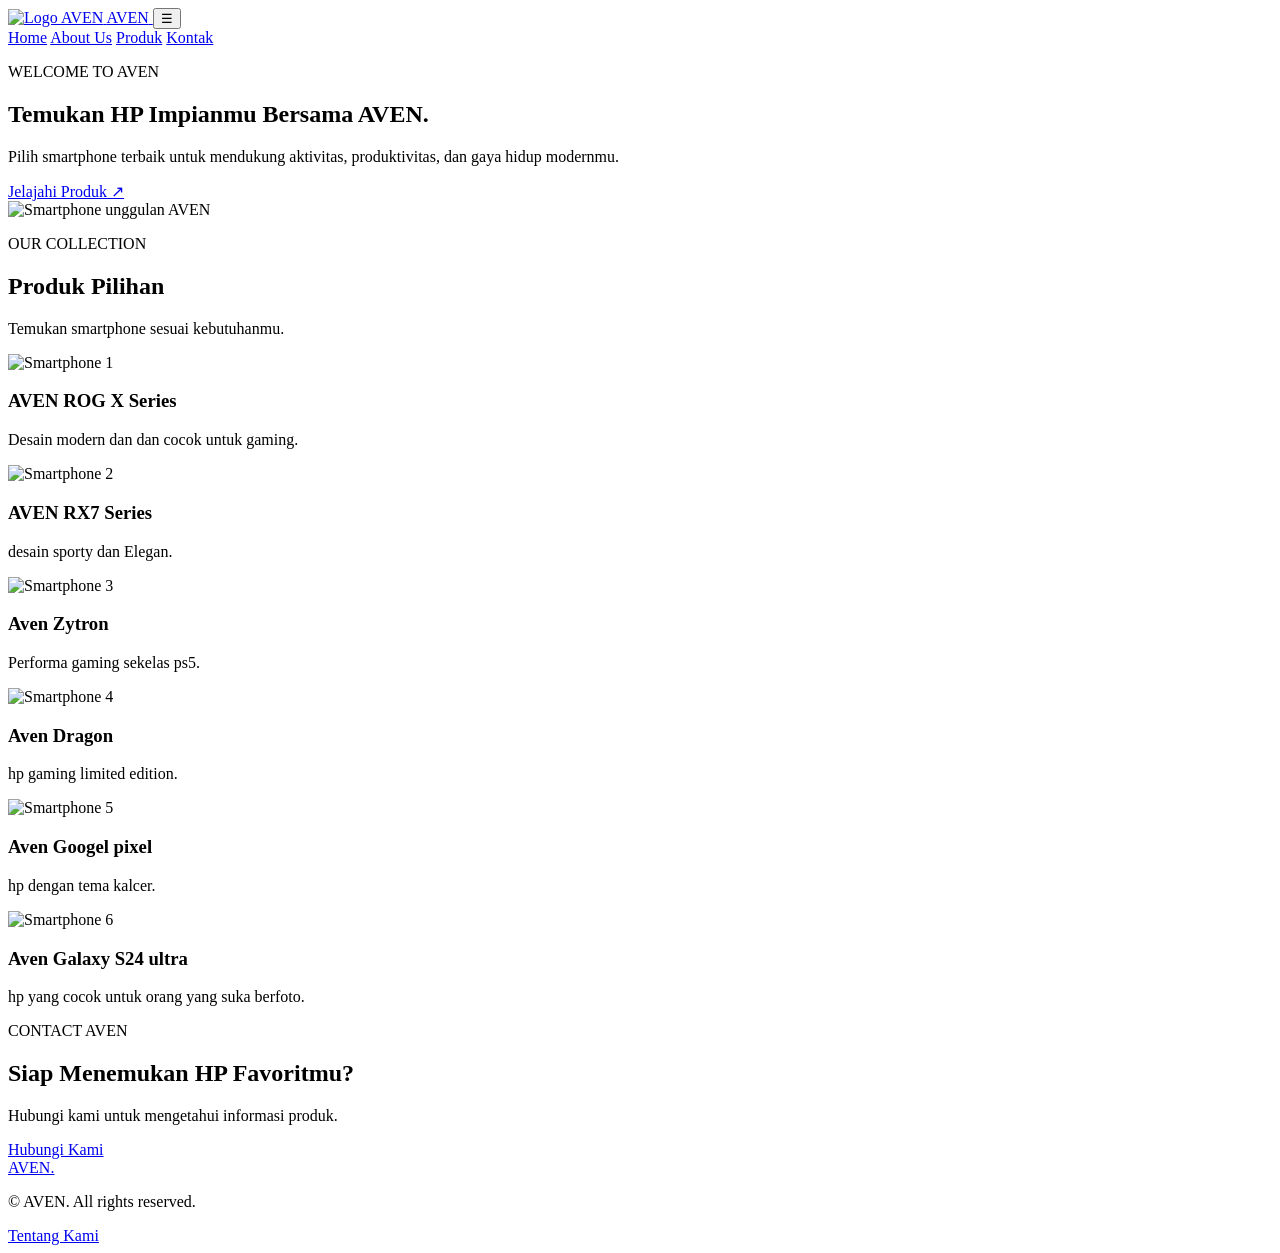
==== index.html @ 78da746c "Add files via upload" ====
<!DOCTYPE html>
<html lang="id">
<head>
  <meta charset="UTF-8">
  <meta name="viewport" content="width=device-width, initial-scale=1.0">
  <title>AVEN | Smartphone Store</title>
  <link rel="stylesheet" href="style.css">
  <script src="script.js" defer></script>
</head>
<body>

  <header class="header">
    <a href="index.html" class="brand">
      <img src="images/logo.png"
    " alt="Logo AVEN">
      <span>AVEN</span>
    </a>

    <button class="menu-toggle" aria-label="Buka menu"
      aria-expanded="false">☰</button>

    <nav class="nav">
      <a href="index.html" class="active">Home</a>
      <a href="about.html">About Us</a>
      <a href="#produk">Produk</a>
      <a href="#kontak">Kontak</a>
    </nav>
  </header>

  <main>
    <section class="hero">
      <div class="hero-content">
        <p class="eyebrow">WELCOME TO AVEN</p>
        <h1>Temukan HP Impianmu Bersama <span>AVEN.</span></h1>
        <p>
          Pilih smartphone terbaik untuk mendukung aktivitas,
          produktivitas, dan gaya hidup modernmu.
        </p>
        <a href="#produk" class="btn">Jelajahi Produk ↗</a>
      </div>

      <div class="hero-image">
        <img src="images/1.png" alt="Smartphone unggulan AVEN">
      </div>
    </section>

    <section class="section" id="produk">
      <div class="section-heading">
        <p class="eyebrow">OUR COLLECTION</p>
        <h2>Produk Pilihan</h2>
        <p>Temukan smartphone sesuai kebutuhanmu.</p>
      </div>

      <div class="product-grid">
        <article class="product-card">
          <img src="images/2.jpeg" alt="Smartphone 1">
          <div class="product-info">
            <h3>AVEN ROG X Series
        
        
         </h3>
            <p>Desain modern dan dan cocok untuk gaming.</p>
          </div>
        </article>

        <article class="product-card">
          <img src="images/3.jpeg" alt="Smartphone 2">
          <div class="product-info">
            <h3>AVEN RX7 Series</h3>
            <p>desain sporty dan Elegan.</p>
          </div>
        </article>

        <article class="product-card">
          <img src="images/4.WEBP" alt="Smartphone 3">
          <div class="product-info">
            <h3>Aven Zytron
            
            </h3>
            <p>Performa gaming sekelas ps5.</p>
          </div>
        </article>

        <article class="product-card">
          <img src="images/5.jpeg" alt="Smartphone 4">
          <div class="product-info">
            <h3>Aven Dragon</h3>
            <p>hp gaming limited edition.
            
            </p>
          </div>
        </article>

        <article class="product-card">
          <img src="images/6.jpg" alt="Smartphone 5">
          <div class="product-info">
            <h3>Aven Googel pixel</h3>
            <p>hp dengan tema kalcer.</p>
          </div>
        </article>

        <article class="product-card">
          <img src="images/7.JPG" alt="Smartphone 6">
          <div class="product-info">
            <h3>Aven Galaxy S24 ultra</h3>
            <p>hp yang cocok untuk orang yang suka berfoto.</p>
          </div>
        </article>
      </div>
    </section>

    <section class="cta" id="kontak">
      <p class="eyebrow">CONTACT AVEN</p>
      <h2>Siap Menemukan HP Favoritmu?</h2>
      <p>Hubungi kami untuk mengetahui informasi produk.</p>
      <a class="btn btn-light"
         href="mailto:aven@example.com?subject=Informasi%20Produk%20AVEN">
        Hubungi Kami
      </a>
    </section>
  </main>

  <footer class="footer">
    <a href="index.html" class="footer-brand">AVEN.</a>
    <p>© <span id="year"></span> AVEN. All rights reserved.</p>
    <a href="about.html">Tentang Kami</a>
  </footer>

</body>
</html>
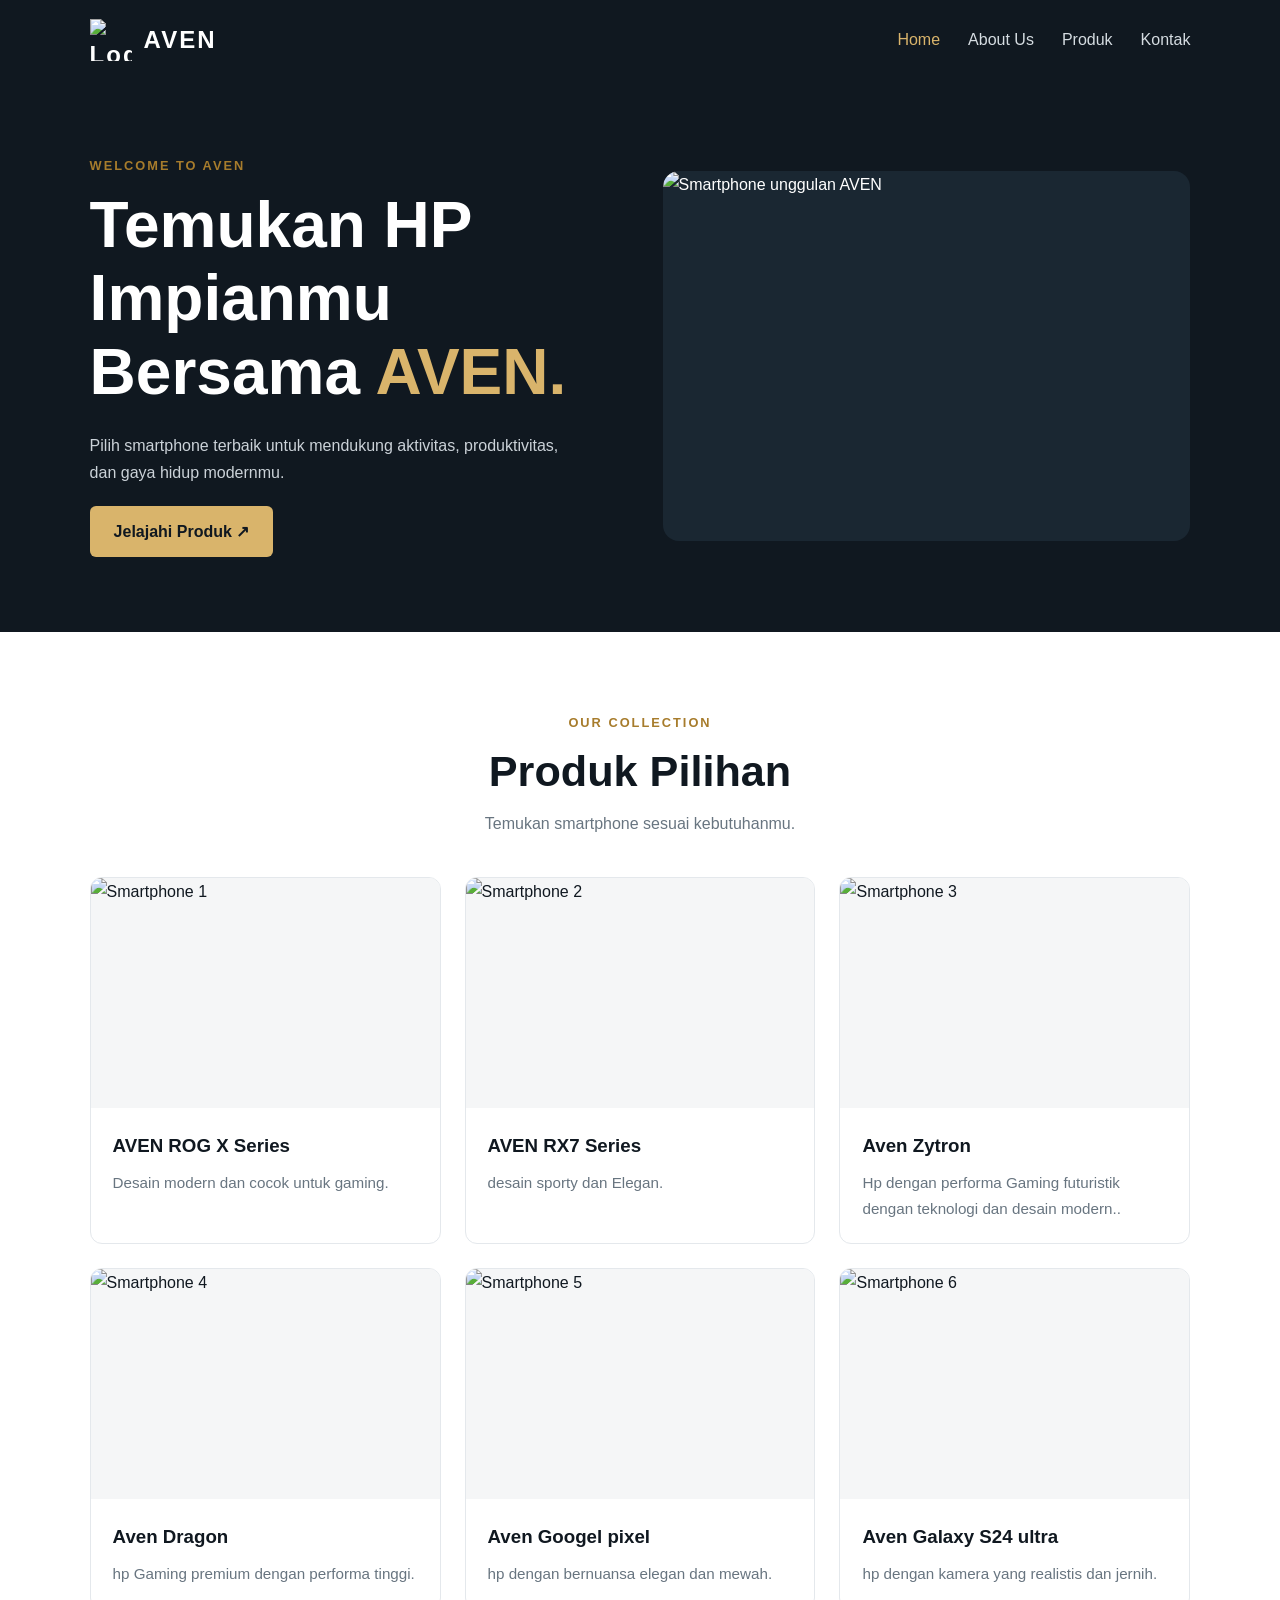
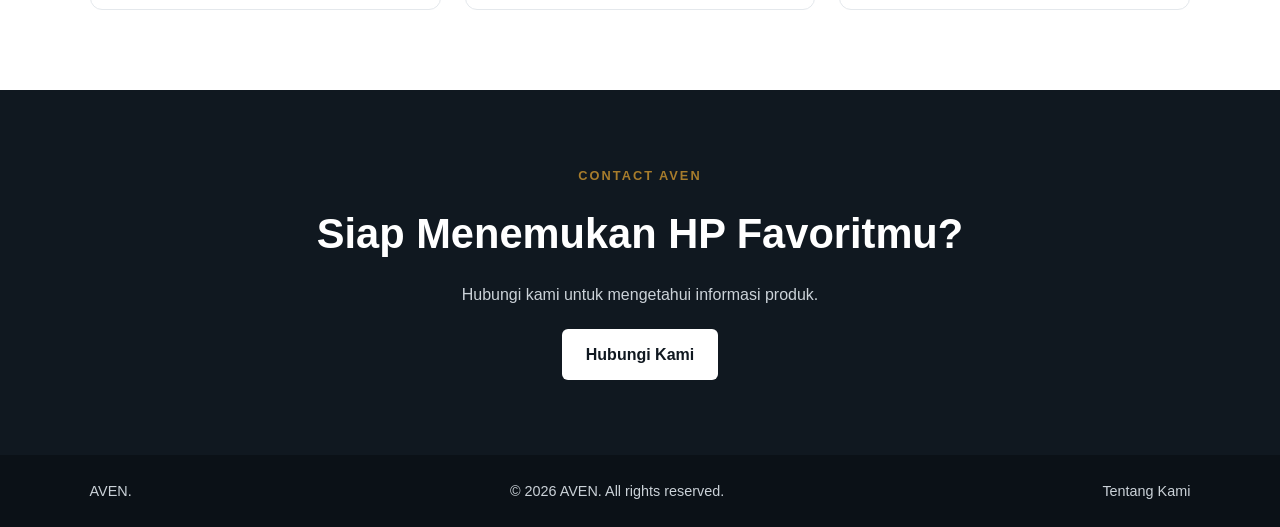
==== commit 644657d5: "Add files via upload" ====
--- a/index.html
+++ b/index.html
@@ -60,7 +60,7 @@
         
         
          </h3>
-            <p>Desain modern dan dan cocok untuk gaming.</p>
+            <p>Desain modern dan cocok untuk gaming.</p>
           </div>
         </article>
 
@@ -78,7 +78,7 @@
             <h3>Aven Zytron
             
             </h3>
-            <p>Performa gaming sekelas ps5.</p>
+            <p>Hp dengan performa Gaming futuristik dengan teknologi dan desain modern..</p>
           </div>
         </article>
 
@@ -86,7 +86,7 @@
           <img src="images/5.jpeg" alt="Smartphone 4">
           <div class="product-info">
             <h3>Aven Dragon</h3>
-            <p>hp gaming limited edition.
+            <p>hp Gaming premium dengan performa tinggi.
             
             </p>
           </div>
@@ -96,7 +96,7 @@
           <img src="images/6.jpg" alt="Smartphone 5">
           <div class="product-info">
             <h3>Aven Googel pixel</h3>
-            <p>hp dengan tema kalcer.</p>
+            <p>hp dengan bernuansa elegan dan mewah.</p>
           </div>
         </article>
 
@@ -104,7 +104,7 @@
           <img src="images/7.JPG" alt="Smartphone 6">
           <div class="product-info">
             <h3>Aven Galaxy S24 ultra</h3>
-            <p>hp yang cocok untuk orang yang suka berfoto.</p>
+            <p>hp dengan kamera yang realistis dan jernih.</p>
           </div>
         </article>
       </div>
--- a/style.css
+++ b/style.css
@@ -0,0 +1,438 @@
+
+:root {
+    --dark: #101820;
+    --gold: #d9b46b;
+    --white: #ffffff;
+    --light: #f5f6f7;
+    --muted: #687580;
+    --border: #e4e8ec;
+  }
+  
+  * {
+    margin: 0;
+    padding: 0;
+    box-sizing: border-box;
+  }
+  
+  html {
+    scroll-behavior: smooth;
+    scroll-padding-top: 90px;
+  }
+  
+  body {
+    font-family: Arial, Helvetica, sans-serif;
+    color: var(--dark);
+    line-height: 1.7;
+  }
+  
+  a {
+    text-decoration: none;
+    color: inherit;
+  }
+  
+  img {
+    display: block;
+    max-width: 100%;
+  }
+  
+  .header {
+    min-height: 80px;
+    padding: 14px 7%;
+    display: flex;
+    align-items: center;
+    justify-content: space-between;
+    gap: 20px;
+    background: var(--dark);
+    color: var(--white);
+    position: sticky;
+    top: 0;
+    z-index: 100;
+  }
+  
+  .brand {
+    display: flex;
+    align-items: center;
+    gap: 12px;
+    font-size: 1.5rem;
+    font-weight: bold;
+    letter-spacing: 2px;
+  }
+  
+  .brand img {
+    width: 42px;
+    height: 42px;
+    object-fit: contain;
+  }
+  
+  .nav {
+    display: flex;
+    align-items: center;
+    gap: 28px;
+  }
+  
+  .nav a {
+    color: #d5dce1;
+    transition: color 0.2s;
+  }
+  
+  .nav a:hover,
+  .nav a.active {
+    color: var(--gold);
+  }
+  
+  .menu-toggle {
+    display: none;
+    color: white;
+    background: transparent;
+    border: 1px solid #59616a;
+    border-radius: 6px;
+    padding: 5px 12px;
+    font-size: 1.5rem;
+    cursor: pointer;
+  }
+  
+  .eyebrow {
+    color: #a77c2c;
+    font-size: 0.8rem;
+    font-weight: bold;
+    letter-spacing: 2px;
+    margin-bottom: 12px;
+  }
+  
+  .hero {
+    padding: 75px 7%;
+    min-height: 540px;
+    display: grid;
+    grid-template-columns: 1fr 1fr;
+    align-items: center;
+    gap: 45px;
+    background: var(--dark);
+    color: white;
+  }
+  
+  .hero h1,
+  .about-hero h1 {
+    font-size: clamp(2.3rem, 5vw, 4rem);
+    line-height: 1.15;
+    margin-bottom: 22px;
+  }
+  
+  .hero h1 span,
+  .about-hero h1 span {
+    color: var(--gold);
+  }
+  
+  .hero-content > p:not(.eyebrow) {
+    color: #cbd2d8;
+    max-width: 480px;
+  }
+  
+  .hero-image {
+    height: 370px;
+    overflow: hidden;
+    border-radius: 16px;
+    background: #1a2732;
+  }
+  
+  .hero-image img {
+    width: 100%;
+    height: 100%;
+    object-fit: cover;
+  }
+  
+  .btn {
+    display: inline-block;
+    margin-top: 20px;
+    padding: 12px 24px;
+    background: var(--gold);
+    color: var(--dark);
+    border-radius: 6px;
+    font-weight: bold;
+    transition: 0.2s;
+  }
+  
+  .btn:hover {
+    opacity: 0.85;
+    transform: translateY(-2px);
+  }
+  
+  .section {
+    padding: 80px 7%;
+  }
+  
+  .section-heading {
+    text-align: center;
+    margin-bottom: 40px;
+  }
+  
+  .section-heading h2,
+  .about-copy h2,
+  .values-section h2 {
+    font-size: clamp(1.9rem, 4vw, 2.7rem);
+    line-height: 1.2;
+    margin-bottom: 12px;
+  }
+  
+  .section-heading > p:last-child {
+    color: var(--muted);
+  }
+  
+  .product-grid {
+    display: grid;
+    grid-template-columns: repeat(3, minmax(0, 1fr));
+    gap: 24px;
+  }
+  
+  .product-card {
+    border: 1px solid var(--border);
+    border-radius: 12px;
+    overflow: hidden;
+    transition: transform 0.2s, box-shadow 0.2s;
+  }
+  
+  .product-card:hover {
+    transform: translateY(-5px);
+    box-shadow: 0 12px 28px #10182014;
+  }
+  
+  .product-card img {
+    width: 100%;
+    height: 230px;
+    object-fit: cover;
+    background: var(--light);
+  }
+  
+  .product-info {
+    padding: 22px;
+  }
+  
+  .product-info h3 {
+    margin-bottom: 8px;
+  }
+  
+  .product-info p {
+    color: var(--muted);
+    font-size: 0.95rem;
+  }
+  
+  /* About Us */
+  .about-hero {
+    padding: 90px 7%;
+    text-align: center;
+    background: var(--dark);
+    color: white;
+  }
+  
+  .about-hero h1 {
+    max-width: 850px;
+    margin: 0 auto 20px;
+  }
+  
+  .about-hero > p:last-child {
+    max-width: 650px;
+    margin: auto;
+    color: #cbd2d8;
+  }
+  
+  .about-section {
+    padding: 80px 7%;
+    display: grid;
+    grid-template-columns: 1fr 1fr;
+    align-items: center;
+    gap: 55px;
+  }
+  
+  .about-image {
+    height: 370px;
+    border-radius: 14px;
+    overflow: hidden;
+    background: var(--light);
+  }
+  
+  .about-image img {
+    width: 100%;
+    height: 100%;
+    object-fit: cover;
+  }
+  
+  .about-copy p:not(.eyebrow) {
+    color: var(--muted);
+    margin-top: 15px;
+  }
+  
+  .values-section {
+    padding: 80px 7%;
+    background: var(--light);
+  }
+  
+  .values-grid {
+    display: grid;
+    grid-template-columns: repeat(3, minmax(0, 1fr));
+    gap: 24px;
+  }
+  
+  .value-card {
+    padding: 28px;
+    background: white;
+    border: 1px solid var(--border);
+    border-radius: 12px;
+  }
+  
+  .number {
+    color: #a77c2c;
+    font-weight: bold;
+    letter-spacing: 2px;
+  }
+  
+  .value-card h3 {
+    margin: 12px 0;
+  }
+  
+  .value-card p {
+    color: var(--muted);
+  }
+  
+  /* Contact and footer */
+  .cta {
+    padding: 75px 7%;
+    text-align: center;
+    background: var(--dark);
+    color: white;
+  }
+  
+  .cta h2 {
+    font-size: clamp(1.8rem, 4vw, 2.6rem);
+    margin-bottom: 12px;
+  }
+  
+  .cta > p:not(.eyebrow) {
+    color: #cbd2d8;
+  }
+  
+  .btn-light {
+    background: white;
+  }
+  
+  .footer {
+    padding: 24px 7%;
+    display: flex;
+    align-items: center;
+    justify-content: space-between;
+    gap: 16px;
+    flex-wrap: wrap;
+    background: #0b1117;
+    color: #cbd2d8;
+    font-size: 0.9rem;
+  }
+  
+
+  color: var(--gold);
+    font-size: 1.3rem;
+    font-weight: bold;
+    letter-spacing: 2px;
+  }
+  
+  /* Tablet */
+  @media (max-width: 900px) {
+    .hero {
+      gap: 25px;
+    }
+  
+    .product-grid {
+      grid-template-columns: repeat(2, minmax(0, 1fr));
+    }
+  
+    .about-section {
+      gap: 30px;
+    }
+  
+    .values-grid {
+      grid-template-columns: 1fr;
+    }
+  }
+  
+  /* HP */
+  @media (max-width: 640px) {
+    .header {
+      padding: 12px 5%;
+      min-height: 68px;
+      flex-wrap: wrap;
+    }
+  
+    .brand {
+      font-size: 1.25rem;
+    }
+  
+    .brand img {
+      width: 36px;
+      height: 36px;
+    }
+  
+    .menu-toggle {
+      display: block;
+    }
+  
+    .nav {
+      display: none;
+      flex-direction: column;
+      align-items: stretch;
+      gap: 0;
+      width: 100%;
+    }
+  
+    .nav.open {
+      display: flex;
+    }
+  
+    .nav a {
+      padding: 12px 4px;
+      border-top: 1px solid #ffffff18;
+    }
+  
+    .hero {
+      grid-template-columns: 1fr;
+      padding: 50px 5%;
+      gap: 30px;
+    }
+  
+    .hero-image {
+      height: 270px;
+    }
+  
+    .section,
+    .about-section,
+    .values-section {
+      padding: 55px 5%;
+    }
+  
+    .product-grid {
+      grid-template-columns: 1fr;
+    }
+  
+    .product-card img {
+      height: 260px;
+    }
+  
+    .about-hero {
+      padding: 65px 5%;
+    }
+  
+    .about-section {
+      grid-template-columns: 1fr;
+    }
+  
+    .about-image {
+      height: 270px;
+    }
+  
+    .cta {
+      padding: 55px 5%;
+    }
+  
+    .footer {
+      flex-direction: column;
+      text-align: center;
+      padding: 28px 5%;
+    }
+  }
+  
